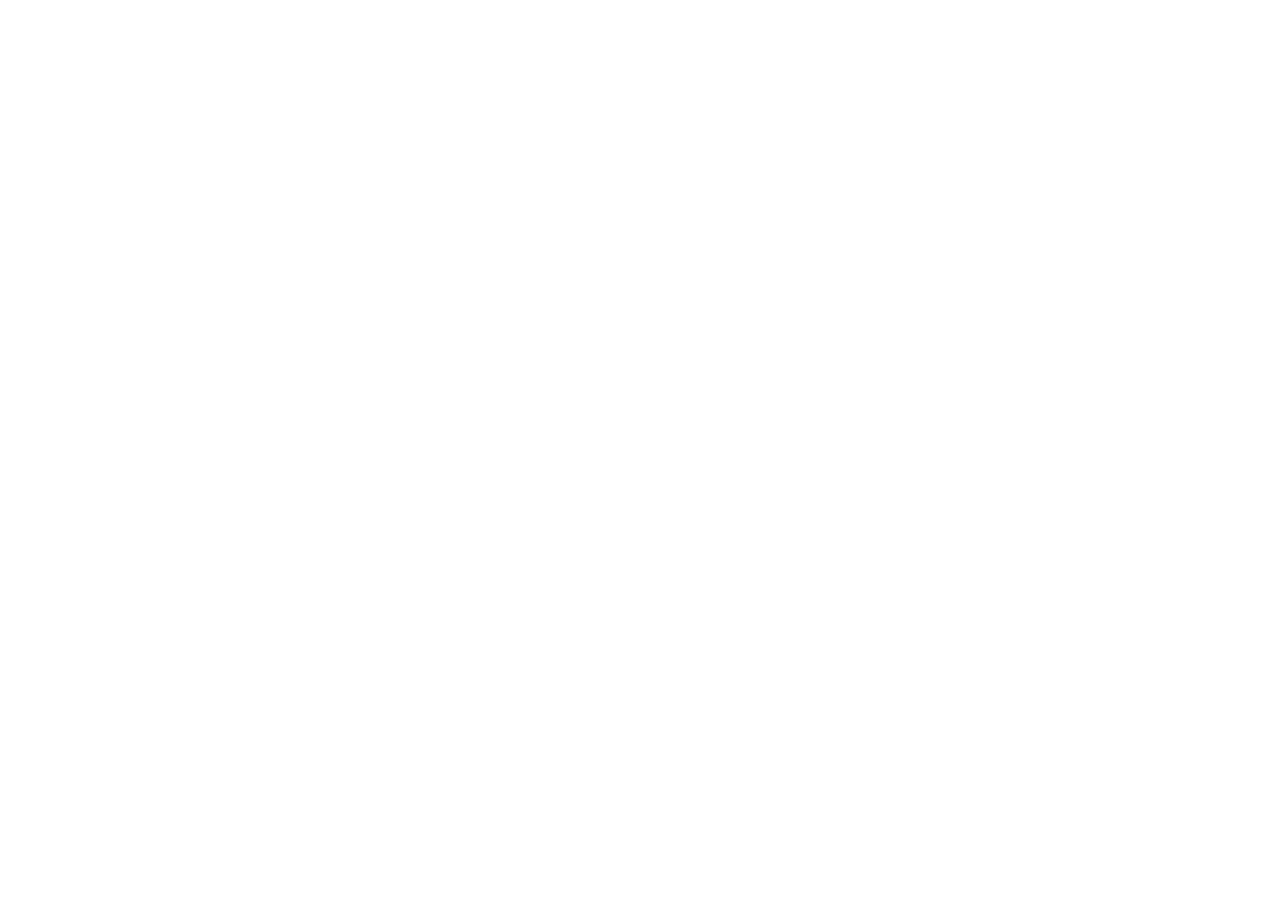
==== about.html @ afa0bbf5 "first commit: created home, about, courses, contact pages, update home style css" ====
<!DOCTYPE html>
<html lang="en">
<head>
    <meta charset="UTF-8">
    <meta name="viewport" content="width=device-width, initial-scale=1.0">
    <title>Document</title>
</head>
<body>
    
</body>
</html>
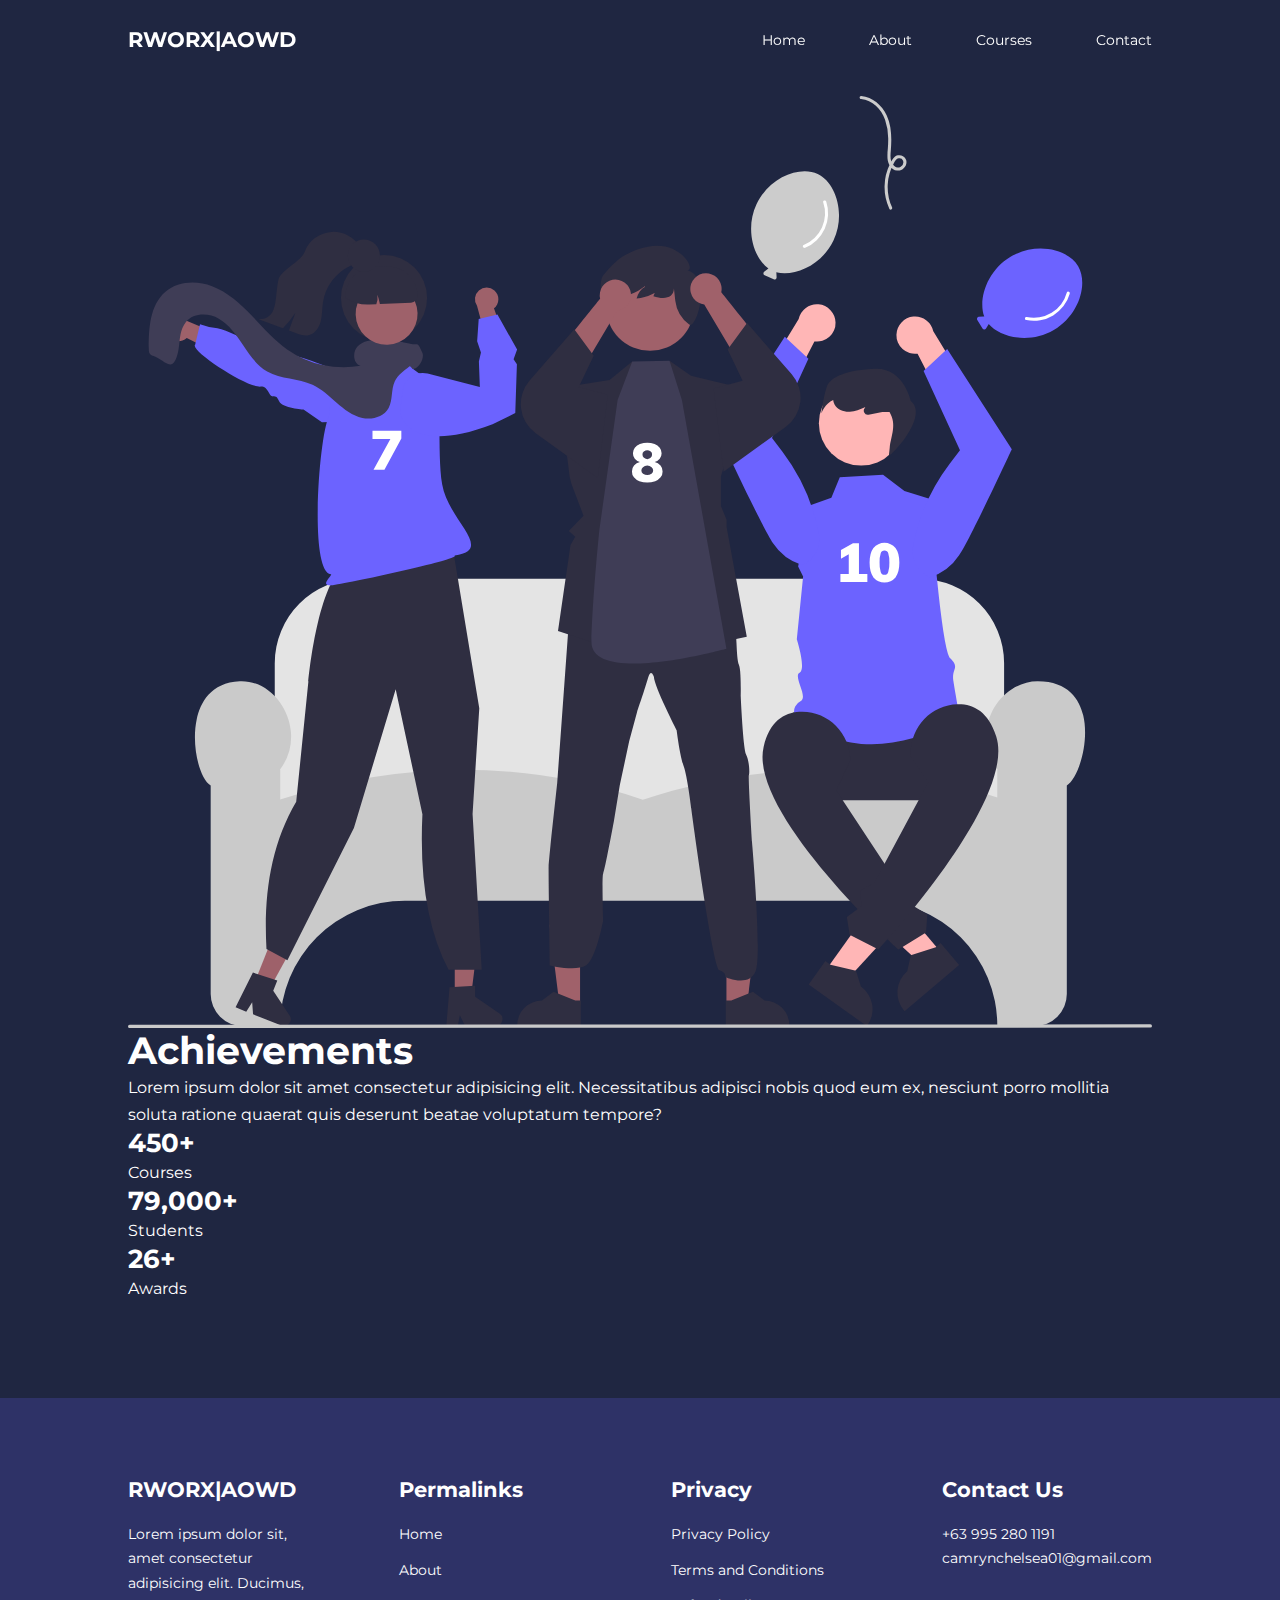
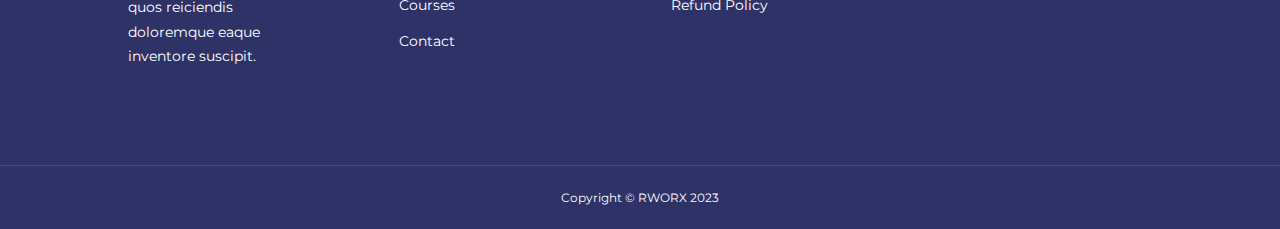
==== commit 3b75da9d: "home page completed/responsive , beginning update on about page" ====
--- a/about.html
+++ b/about.html
@@ -1,11 +1,131 @@
 <!DOCTYPE html>
 <html lang="en">
+
 <head>
     <meta charset="UTF-8">
     <meta name="viewport" content="width=device-width, initial-scale=1.0">
-    <title>Document</title>
+    <title>Responsive School Website via HTML CSS JS</title>
+    <!-- Styles, Icons, Fonts, Animations -->
+    <link rel="stylesheet" href="./css/style.css">
+    <link rel="stylesheet" href="./css/about.css">
+    <link rel="stylesheet" href="https://unicons.iconscout.com/release/v4.0.8/css/line.css">
+    <link rel="preconnect" href="https://fonts.googleapis.com">
+    <link rel="preconnect" href="https://fonts.gstatic.com" crossorigin>
+    <link href="https://fonts.googleapis.com/css2?family=Montserrat:wght@400;500;600;700;800;900&display=swap"
+        rel="stylesheet">
 </head>
+
 <body>
-    
+    <nav>
+        <div class="container nav__container">
+            <a href="">
+                <h4>RWORX|AOWD</h4>
+            </a>
+            <ul class="nav__menu">
+                <li><a href="index.html">Home</a></li>
+                <li><a href="about.html">About</a></li>
+                <li><a href="courses.html">Courses</a></li>
+                <li><a href="contact.html">Contact</a></li>
+            </ul>
+            <button id="open-menu-btn"><i class="uil uil-bars"></i></button>
+            <button id="close-menu-btn"><i class="uil uil-multiply"></i></i></button>
+        </div>
+    </nav>
+    <!-- end of navbar -->
+
+    <section class="about__achievements">
+        <div class="container about__achievements-container">
+
+            <div class="about__achievements-left">
+                <img src="./images/about achievements.svg" alt="about-image">
+            </div>
+
+            <div class="about__achievements-right">
+                <h1>Achievements</h1>
+                <p>Lorem ipsum dolor sit amet consectetur adipisicing elit. Necessitatibus adipisci nobis quod eum ex,
+                    nesciunt porro mollitia soluta ratione quaerat quis deserunt beatae voluptatum tempore?</p>
+                <div class="achievements__cards">
+
+                    <article class="achievement__card">
+                        <span class="achievement__icon">
+                            <i class="uil uil-video"></i>
+                        </span>
+                        <h3>450+</h3>
+                        <p>Courses</p>
+                    </article>
+
+                    <article class="achievement__card">
+                        <span class="achievement__icon">
+                            <i class="uil uil-users-alt"></i>
+                        </span>
+                        <h3>79,000+</h3>
+                        <p>Students</p>
+                    </article>
+
+                    <article class="achievement__card">
+                        <span class="achievement__icon">
+                            <i class="uil uil-trophy"></i>
+                        </span>
+                        <h3>26+</h3>
+                        <p>Awards</p>
+                    </article>
+
+                </div>
+            </div>
+        </div>
+    </section>
+
+    <footer>
+        <div class="container footer__container">
+            <div class="footer__1">
+                <a href="index.html" class="footer__logo">
+                    <h4>RWORX|AOWD</h4>
+                </a>
+                <p>Lorem ipsum dolor sit, amet consectetur adipisicing elit. Ducimus, quos reiciendis doloremque eaque
+                    inventore suscipit.</p>
+            </div>
+
+            <div class="footer__2">
+                <h4>Permalinks</h4>
+                <ul class="permalinks">
+                    <li><a href="index.html">Home</a></li>
+                    <li><a href="about.html">About</a></li>
+                    <li><a href="courses.html">Courses</a></li>
+                    <li><a href="contact.html">Contact</a></li>
+                </ul>
+            </div>
+
+            <div class="footer__3">
+                <h4>Privacy</h4>
+                <ul class="privacy">
+                    <li><a href="#">Privacy Policy</a></li>
+                    <li><a href="#">Terms and Conditions</a></li>
+                    <li><a href="#">Refund Policy</a></li>
+                </ul>
+            </div>
+
+            <div class="footer__4">
+                <h4>Contact Us</h4>
+                <div>
+                    <p>+63 995 280 1191</p>
+                    <p>camrynchelsea01@gmail.com</p>
+                </div>
+                <ul class="footer__socials">
+                    <li><a href=""><i class="uil uil-facebook-f"></i></a></li>
+                    <li><a href=""><i class="uil uil-instagram-alt"></i></a></li>
+                    <li><a href=""><i class="uil uil-twitter"></i></a></li>
+                    <li><a href=""><i class="uil uil-linkedin-alt"></i></a></li>
+                </ul>
+            </div>
+        </div>
+        <div class="footer__copyright">
+            <small>Copyright &copy; RWORX 2023</small>
+        </div>
+    </footer>
+    <!-- end of footer -->
+
+    <script src="main.js"></script>
+
 </body>
+
 </html>--- a/css/style.css
+++ b/css/style.css
@@ -0,0 +1,614 @@
+/* html {
+    scroll-behavior: smooth !important;
+} */
+
+* {
+    margin: 0;
+    padding: 0;
+    border: 0;
+    outline: 0;
+    text-decoration: none;
+    list-style: none;
+    box-sizing: border-box;
+}
+
+:root {
+    --color-primary: #6c63ff;
+    --color-success: #00bf8e;
+    --color-warning: #f7c94b;
+    --color-danger: #f75842;
+    --color-danger-variant: rgba(247, 88, 66, 0.4);
+    --color-white: #fff;
+    --color-light: rgba(255, 255 , 255, 0.7);
+    --color-black: #000;
+    --color-bg: #1f2641;
+    --color-bg1: #2e3267;
+    --color-bg2: #424890;
+
+    --container-width-lg: 80%;
+    --container-width-md: 90%;
+    --container-width-sm: 94%;
+
+    --transition: all 400ms ease;
+}
+
+body {
+    font-family: 'Montserrat', sans-serif;
+    line-height: 1.7;
+    color: var(--color-white);
+    background: var(--color-bg);
+}
+
+.container {
+    width: var(--container-width-lg);
+    margin: 0 auto;
+}
+
+section {
+    padding: 6rem 0;
+}
+
+section h2 {
+    text-align: center;
+    margin-bottom: 4rem;
+}
+
+h1, h2, h3, h4, h5 {
+    line-height: 1.2;
+}
+
+h1 {
+    font-size: 2.4rem;
+}
+
+h2 {
+    font-size: 2rem;
+}
+
+h3 {
+    font-size: 1.6rem;
+}
+
+h4 {
+    font-size: 1.3rem;
+}
+
+a {
+    color: var(--color-white);
+}
+
+img {
+    width: 100%;
+    display: block;
+    object-fit: cover;
+}
+
+.btn {
+    display: inline-block;
+    background: var(--color-white);
+    color: var(--color-black);
+    padding: 1rem 2rem;
+    border: 1px solid transparent;
+    font-weight: 500;
+    transition: var(--transition);
+    margin-top: 1.5rem;
+}
+
+.btn:hover {
+    background: transparent;
+    color: var(--color-white);
+    border-color: var(--color-white);
+}
+
+.btn-primary {
+    background: var(--color-danger);
+    color: var(--color-white);
+}
+
+/* NavBar */
+
+nav {
+    background: transparent;
+    width: 100vw;
+    height: 5rem;
+    position: fixed;
+    top: 0;
+    z-index: 11;
+}
+
+.window-scroll {
+    background: var(--color-primary);
+    box-shadow: 0 1rem 2rem rgba(0, 0, 0, 0.2);
+}
+
+.nav__container {
+    height: 100%;
+    display: flex;
+    justify-content: space-between;
+    align-items: center;
+}
+
+nav button {
+    display: none;
+}
+
+.nav__menu {
+    display: flex;
+    align-items: center;
+    gap: 4rem;
+}
+
+.nav__menu a {
+    font-size: 0.9rem;
+    transition: var(--transition);
+}
+
+.nav__menu a:hover {
+    color: var(--color-bg2);
+}
+
+/* Header */
+header {
+    position: relative;
+    top: 5rem;
+    overflow: hidden;
+    height: 70vh;
+    margin-bottom: 5rem;
+}
+
+.header__container {
+    display: grid;
+    grid-template-columns: 1fr 1fr;
+    align-items: center;
+    gap: 5rem;
+    height: 100%;
+}
+
+.header__left p {
+    margin: 1rem 0 2.4rem;
+}
+
+/* Categories */
+.categories {
+    background: var(--color-bg1);
+    height: 32rem;
+}
+
+.categories h1 {
+    line-height: 1;
+    margin-bottom: 3rem;
+}
+
+.categories__container {
+    display: grid;
+    grid-template-columns: 40% 60%;
+    gap: 4rem;
+}
+
+.categories__left p {
+    margin: 1rem 0 3rem;
+}
+
+.categories__right {
+    display: grid;
+    grid-template-columns: repeat(3, 1fr);
+    gap: 1.2rem;
+}
+
+.category {
+    background: var(--color-bg2);
+    padding: 2rem;
+    border-radius: 2rem;
+    transition: var(--transition);
+}
+
+.category:hover {
+    box-shadow: 0 3rem 3rem rgba(0, 0, 0, 0.3);
+    z-index: 1;
+}
+
+.category:nth-child(2) .category__icon {
+    background: var(--color-danger);
+}
+
+.category:nth-child(3) .category__icon {
+    background: var(--color-success);
+}
+
+.category:nth-child(4) .category__icon {
+    background: var(--color-warning);
+}
+
+.category:nth-child(5) .category__icon {
+    background: var(--color-success);
+}
+
+.category:nth-child(6) .category__icon {
+    background: var(--color-primary);
+}
+
+
+
+.category__icon {
+    background: var(--color-primary);
+    padding: 0.7rem;
+    border-radius: 0.9rem;
+}
+
+.category h5 {
+    margin: 2rem 0 1rem;
+}
+
+.category p {
+    font-size: 0.85rem;
+}
+
+/* Popular Courses */
+.courses {
+    margin-top: 10rem;
+}
+
+.courses__container {
+    display: grid;
+    grid-template-columns: repeat(3, 1fr);
+    gap: 2rem;
+}
+
+.course {
+    background: var(--color-bg1);
+    text-align: center;
+    border: 1px solid transparent;
+    transition: var(--transition);
+}
+
+.course:hover {
+    background: transparent;
+    border-color: var(--color-primary);
+}
+
+
+
+.course__info {
+    padding: 2rem;
+}
+
+.course__info p{
+    margin: 1.2rem 0 2rem;
+    font-size: 0.9rem;
+}
+
+/* FAQs */
+.faqs {
+    background: var(--color-bg1);
+    box-shadow: inset 0 0 3rem rgba(0, 0, 0, 0.5);
+}
+
+.faqs__container {
+    display: grid;
+    grid-template-columns: 1fr 1fr;
+    gap: 1rem;
+}
+
+.faq {
+    padding: 2rem;
+    display: flex;
+    align-items: center;
+    gap: 1.4rem;
+    height: fit-content;
+    background: var(--color-primary);
+    cursor: pointer;
+}
+
+.faq h4 {
+    font-size: 1rem;
+    line-height: 2.2;
+}
+
+.faq__icon {
+    align-self: flex-start;
+    font-size: 1.2rem;
+}
+
+.faq p {
+    margin-top: 0.8rem;
+    display: none;
+}
+
+.faq.open p {
+    display: block;
+}
+
+/* Testimonials */
+.testimonials__container {
+    overflow-x: hidden;
+    position: relative;
+    margin-bottom: 5rem;
+}
+
+.testimonial {
+    padding-top: 2rem;
+}
+
+.avatar {
+    width: 6rem;
+    height: 6rem;
+    border-radius: 50%;
+    overflow: hidden;
+    margin: 0 auto 1rem;
+    border: 1rem solid var(--color-bg1);
+}
+
+.testimonial__info {
+    text-align: center;
+}
+
+.testimonial__body {
+    background: var(--color-primary);
+    padding: 2rem;
+    margin-top: 3rem;
+    position: relative;
+}
+
+.testimonial__body::before {
+    content: "";
+    display: block;
+    background: linear-gradient(
+        135deg,
+        transparent,
+        var(--color-primary),
+        var(--color-primary),
+        var(--color-primary)
+    );
+    width: 3rem;
+    height: 3rem;
+    position: absolute;
+    left: 50%;
+    top: -1.5rem;
+    transform: rotate(45deg);
+}
+
+/* Footer */
+footer {
+    background: var(--color-bg1);
+    padding-top: 5rem;
+    font-size: 0.9rem;
+}
+
+.footer__container {
+    display: grid;
+    grid-template-columns: repeat(4, 1fr);
+    gap: 5rem;
+}
+
+.footer__container > div h4 {
+    margin-bottom: 1.2rem;
+}
+
+.footer__1 p {
+    margin: 0 0 2rem;
+}
+
+footer ul li {
+    margin-bottom: 0.7rem;
+}
+
+footer ul li a:hover {
+    text-decoration: underline;
+}
+
+.footer__socials {
+    display: flex;
+    gap: 1rem;
+    font-size: 1.2rem;
+    margin-top: 2rem;
+}
+
+.footer__copyright {
+    text-align: center;
+    margin-top: 4rem;
+    padding: 1.2rem 0;
+    border-top: 1px solid var(--color-bg2);
+}
+
+/* Responsive Tablets */
+@media screen and (max-width: 1024px) {
+    .container {
+        width: var(--container-width-md);
+    }
+
+    h1 {
+        font-size: 2.2rem;
+    }
+    h2 {
+        font-size: 1.7rem;
+    }
+    h3 {
+        font-size: 1.4rem;
+    }
+    h4 {
+        font-size: 1.2rem;
+    }
+
+    /* navbar */
+    nav button {
+        display: inline-block;
+        background: transparent;
+        font-size: 1.8rem;
+        color: var(--color-white);
+        cursor: pointer;
+    }
+
+    nav button#close-menu-btn {
+        display: none;
+    }
+
+    .nav__menu {
+        position: fixed;
+        top: 5rem;
+        right: 5%;
+        height: fit-content;
+        width: 18rem;
+        flex-direction: column;
+        gap: 0;
+        display: none;
+    }
+
+    .nav__menu li {
+        width: 100%;
+        height: 5.8rem;
+        animation: animateNavItems 400ms linear forwards;
+        transform-origin: top right;
+        opacity: 0;
+    }
+
+    .nav__menu li:nth-child(2) {
+        animation-delay: 200ms;
+    }
+    .nav__menu li:nth-child(3) {
+        animation-delay: 400ms;
+    }
+    .nav__menu li:nth-child(4) {
+        animation-delay: 600ms;
+    }
+
+    @keyframes animateNavItems {
+        0% {
+            transform: rotateZ(-90deg) rotateX(90deg) scale(0.1);
+        }
+
+        100% {
+            transform: rotateZ(0deg) rotateX(0) scale(1);
+            opacity: 1;
+        }
+    }
+
+    .nav__menu li a {
+        background: var(--color-primary);
+        box-shadow: -4rem 6rem 10rem rgba(0, 0, 0, 0.6);
+        width: 100%;
+        height: 100%;
+        display: grid;
+        place-items: center;
+    }
+
+    .nav__menu li a:hover {
+        background: var(--color-bg2);
+        color: var(--color-white);
+    }
+
+    /* header */
+    header {
+        height: 52vh;
+        margin-bottom: 4rem;
+    }
+
+    .header__container {
+        gap: 0;
+        padding-bottom: 3rem;
+    }
+
+    /* categories */
+    .categories {
+        height: auto;
+    }
+
+    .categories__container {
+        grid-template-columns: 1fr;
+        gap: 3rem;
+    }
+
+    .categories__left {
+        margin-right: 0;
+    }
+
+    /* popular courses */
+    .courses {
+        margin-top: 0;
+    }
+
+    .courses__container {
+        grid-template-columns: 1fr 1fr;
+    }
+
+    /* faqs */
+    .faqs__container {
+        grid-template-columns: 1fr;
+    }
+
+    .faq {
+        padding: 1.5rem;
+    }
+
+    /* footer */
+    .footer__container {
+        grid-template-columns: 1fr 1fr;
+    }
+}
+
+/* Responsive Phones */
+@media screen and (max-width: 600px) {
+    .container {
+        width: var(--container-width-sm);
+    }
+
+    /* navbar */
+    .nav__menu {
+        right: 3%;
+    }
+
+    /* header */
+    header {
+        height: 100vh;
+    }
+
+    .header__container {
+        grid-template-columns: 1fr;
+        text-align: center;
+        margin-top: 0;
+    }
+
+    .header__left p {
+        margin-bottom: 1.3rem;
+    }
+
+    /* categories */
+    .categories__right {
+        grid-template-columns: 1fr 1fr;
+        gap: 0.7rem;
+    }
+
+    .category {
+        padding: 1rem;
+        border-radius: 1rem;
+    }
+
+    .category__icon {
+        margin-top: 4px;
+        display: inline-block;
+    }
+
+    /* courses */
+    .courses__container {
+        grid-template-columns: 1fr;
+    }
+
+    /* testimonials */
+    .testimonial__body {
+        padding: 1.2rem;
+    }
+
+    /* footer */
+    .footer__container {
+        grid-template-columns: 1fr;
+        text-align: center;
+        gap: 2rem;
+    }
+
+    .footer__1 p {
+        margin: 1rem auto;
+    }
+
+    .footer__socials {
+        justify-content: center;
+    }
+}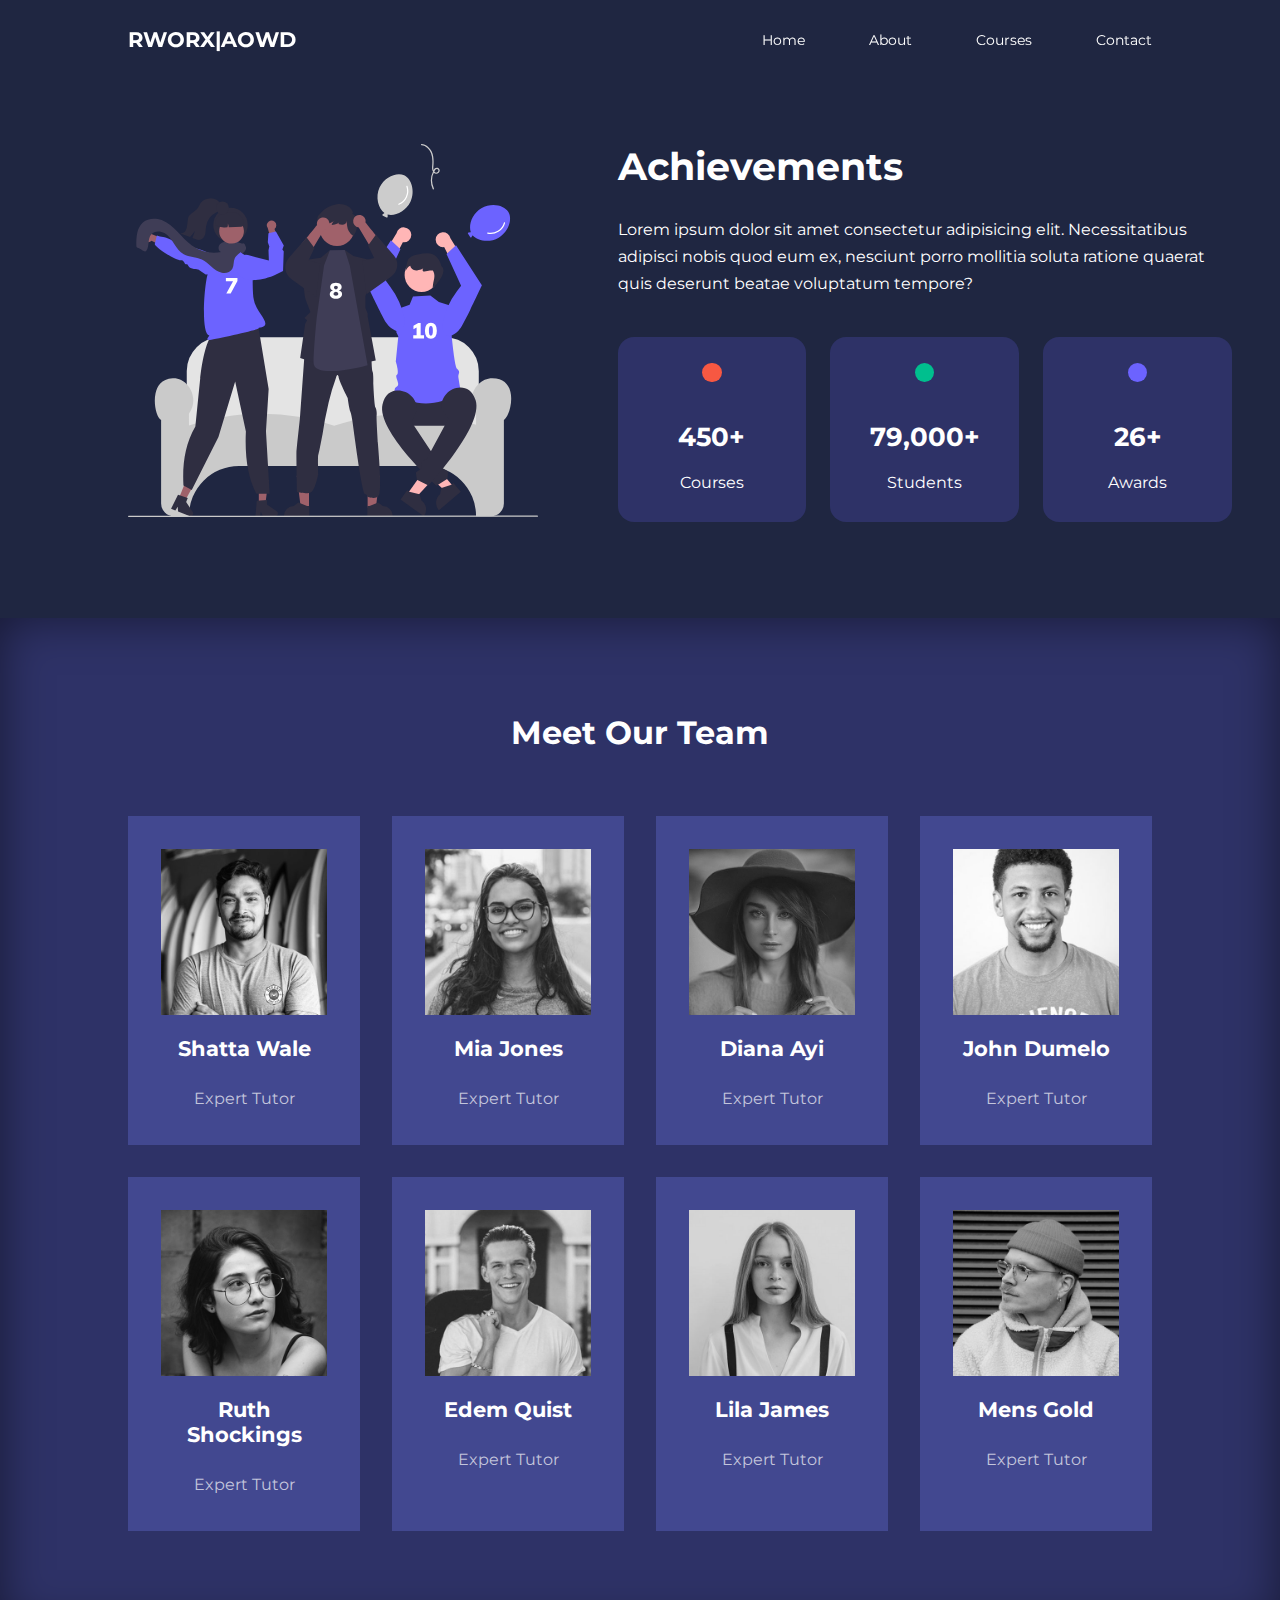
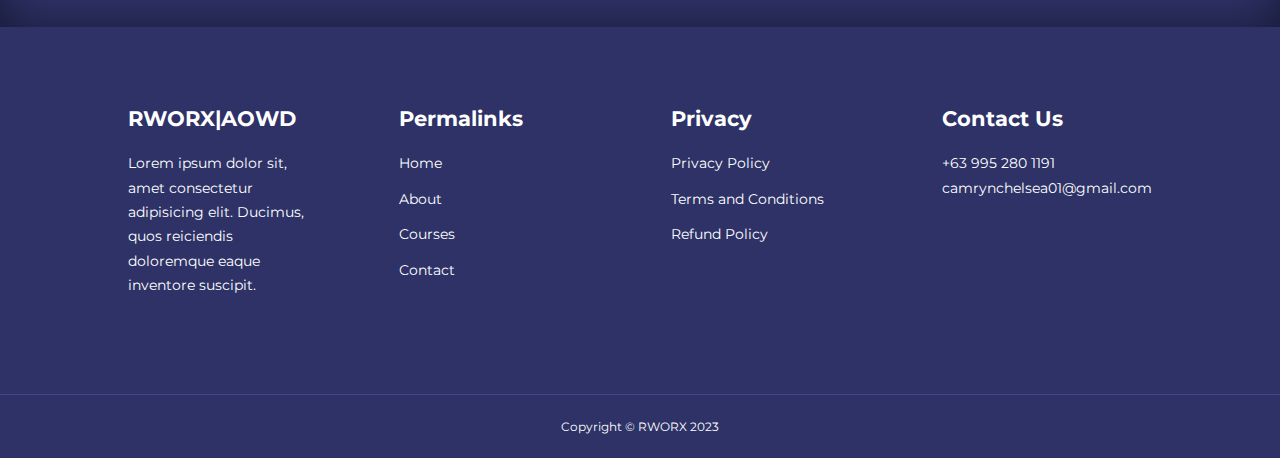
==== commit 5a05c060: "completed about page, completed courses page" ====
--- a/about.html
+++ b/about.html
@@ -74,6 +74,134 @@
             </div>
         </div>
     </section>
+    <!-- end of achievements -->
+
+    <section class="team">
+        <h2>Meet Our Team</h2>
+        <div class="container team__container">
+
+            <article class="team__member">
+                <div class="team__member-image">
+                    <img src="./images/tm1.jpg" alt="member-01">
+                </div>
+                <div class="team__member-info">
+                    <h4>Shatta Wale</h4>
+                    <p>Expert Tutor</p>
+                </div>
+                <div class="team__member-socials">
+                    <a href="https://instagram.com"  target="_blank"><i class="uil uil-instagram"></i></a>
+                    <a href="https://twitter.com"  target="_blank"><i class="uil uil-twitter-alt"></i></a>
+                    <a href="https://linkedin.com"  target="_blank"><i class="uil uil-linkedin-alt"></i></a>
+                </div>
+            </article>
+
+            <article class="team__member">
+                <div class="team__member-image">
+                    <img src="./images/tm2.jpg" alt="member-01">
+                </div>
+                <div class="team__member-info">
+                    <h4>Mia Jones</h4>
+                    <p>Expert Tutor</p>
+                </div>
+                <div class="team__member-socials">
+                    <a href="https://instagram.com"  target="_blank"><i class="uil uil-instagram"></i></a>
+                    <a href="https://twitter.com"  target="_blank"><i class="uil uil-twitter-alt"></i></a>
+                    <a href="https://linkedin.com"  target="_blank"><i class="uil uil-linkedin-alt"></i></a>
+                </div>
+            </article>
+
+            <article class="team__member">
+                <div class="team__member-image">
+                    <img src="./images/tm3.jpg" alt="member-01">
+                </div>
+                <div class="team__member-info">
+                    <h4>Diana Ayi</h4>
+                    <p>Expert Tutor</p>
+                </div>
+                <div class="team__member-socials">
+                    <a href="https://instagram.com"  target="_blank"><i class="uil uil-instagram"></i></a>
+                    <a href="https://twitter.com"  target="_blank"><i class="uil uil-twitter-alt"></i></a>
+                    <a href="https://linkedin.com"  target="_blank"><i class="uil uil-linkedin-alt"></i></a>
+                </div>
+            </article>
+
+            <article class="team__member">
+                <div class="team__member-image">
+                    <img src="./images/tm4.jpg" alt="member-01">
+                </div>
+                <div class="team__member-info">
+                    <h4>John Dumelo</h4>
+                    <p>Expert Tutor</p>
+                </div>
+                <div class="team__member-socials">
+                    <a href="https://instagram.com"  target="_blank"><i class="uil uil-instagram"></i></a>
+                    <a href="https://twitter.com"  target="_blank"><i class="uil uil-twitter-alt"></i></a>
+                    <a href="https://linkedin.com"  target="_blank"><i class="uil uil-linkedin-alt"></i></a>
+                </div>
+            </article>
+
+            <article class="team__member">
+                <div class="team__member-image">
+                    <img src="./images/tm5.jpg" alt="member-01">
+                </div>
+                <div class="team__member-info">
+                    <h4>Ruth Shockings</h4>
+                    <p>Expert Tutor</p>
+                </div>
+                <div class="team__member-socials">
+                    <a href="https://instagram.com"  target="_blank"><i class="uil uil-instagram"></i></a>
+                    <a href="https://twitter.com"  target="_blank"><i class="uil uil-twitter-alt"></i></a>
+                    <a href="https://linkedin.com"  target="_blank"><i class="uil uil-linkedin-alt"></i></a>
+                </div>
+            </article>
+
+            <article class="team__member">
+                <div class="team__member-image">
+                    <img src="./images/tm6.jpg" alt="member-01">
+                </div>
+                <div class="team__member-info">
+                    <h4>Edem Quist</h4>
+                    <p>Expert Tutor</p>
+                </div>
+                <div class="team__member-socials">
+                    <a href="https://instagram.com"  target="_blank"><i class="uil uil-instagram"></i></a>
+                    <a href="https://twitter.com"  target="_blank"><i class="uil uil-twitter-alt"></i></a>
+                    <a href="https://linkedin.com"  target="_blank"><i class="uil uil-linkedin-alt"></i></a>
+                </div>
+            </article>
+
+            <article class="team__member">
+                <div class="team__member-image">
+                    <img src="./images/tm7.jpg" alt="member-01">
+                </div>
+                <div class="team__member-info">
+                    <h4>Lila James</h4>
+                    <p>Expert Tutor</p>
+                </div>
+                <div class="team__member-socials">
+                    <a href="https://instagram.com"  target="_blank"><i class="uil uil-instagram"></i></a>
+                    <a href="https://twitter.com"  target="_blank"><i class="uil uil-twitter-alt"></i></a>
+                    <a href="https://linkedin.com"  target="_blank"><i class="uil uil-linkedin-alt"></i></a>
+                </div>
+            </article>
+
+            <article class="team__member">
+                <div class="team__member-image">
+                    <img src="./images/tm8.jpg" alt="member-01">
+                </div>
+                <div class="team__member-info">
+                    <h4>Mens Gold</h4>
+                    <p>Expert Tutor</p>
+                </div>
+                <div class="team__member-socials">
+                    <a href="https://instagram.com"  target="_blank"><i class="uil uil-instagram"></i></a>
+                    <a href="https://twitter.com"  target="_blank"><i class="uil uil-twitter-alt"></i></a>
+                    <a href="https://linkedin.com"  target="_blank"><i class="uil uil-linkedin-alt"></i></a>
+                </div>
+            </article>
+        </div>
+    </section>
+    <!-- end of members -->
 
     <footer>
         <div class="container footer__container">
--- a/css/about.css
+++ b/css/about.css
@@ -0,0 +1,169 @@
+/* Achievements */
+ .about__achievements {
+    margin-top: 3rem;
+ }
+
+ .about__achievements-container {
+    display: grid;
+    grid-template-columns: 40% 60%;
+    gap: 5rem;
+ }
+
+ .about__achievements-right > p {
+    margin: 1.6rem 0 2.5rem;
+ }
+
+ .achievements__cards {
+    display: grid;
+    grid-template-columns: repeat(3, 1fr);
+    gap: 1.5rem;
+ }
+
+ .achievement__card {
+    background-color: var(--color-bg1);
+    padding: 1.6rem;
+    border-radius: 1rem;    
+    text-align: center;
+    transition: var(--transition);
+ }
+
+ .achievement__card:hover {
+    background-color: var(--color-bg2);
+    box-shadow: 0 3rem 3rem rgba(0, 0, 0, 0.3);
+ }
+
+ .achievement__card:nth-child(2) .achievement__icon {
+    background: var(--color-success);
+ }
+
+ .achievement__card:nth-child(3) .achievement__icon {
+    background: var(--color-primary);
+ }
+
+ .achievement__card p {
+    margin-top: 1rem;
+ }
+
+ .achievement__icon {
+    background: var(--color-danger);
+    padding: 0.6rem;
+    border-radius: 1rem;
+    display: inline-block;
+    margin-bottom: 2rem;
+    font-size: 2rem;
+ }
+
+ /* Team */
+ .team {
+   background: var(--color-bg1);
+   box-shadow: inset 0 0 3rem rgba(0, 0, 0, 0.5)
+ }
+
+ .team__container {
+   display: grid;
+   grid-template-columns: repeat(4,1fr);
+   gap: 2rem;
+ }
+
+ .team__member {
+   background: var(--color-bg2);
+   padding: 2rem;
+   border: 1px solid transparent;
+   position: relative;
+   overflow: hidden;
+ }
+
+ .team__member:hover {
+   background: transparent;
+   border-color: var(--color-primary);
+ }
+
+ .team__member-image img {
+   filter: saturate(0);
+   transition: var(--transition);
+ }
+
+ .team__member:hover img {
+   filter: saturate(1);
+ }
+
+ .team__member-info * {
+   text-align: center;
+   margin-top: 1.4rem;
+ }
+
+ .team__member-info p {
+   color: var(--color-light);
+ }
+ 
+ .team__member-socials {
+   position: absolute;
+   top: 50%;
+   transform: translateY(-50%);
+   right: -100%;
+   display: flex;
+   flex-direction: column;
+   background: var(--color-primary);
+   border-radius: 1rem 0 0 1rem;
+   box-shadow: -2rem 0 2rem rgba(0, 0, 0, 0.3);
+   transition: var(--transition);
+ }
+
+ .team__member:hover .team__member-socials {
+   right: 0;
+ }
+
+ .team__member-socials a {
+   padding: 1rem;
+ }
+
+ /* Responsive | Tablets */
+ @media screen and (max-width: 1024px) {
+   /* achievements */
+   .about__achievements {
+      margin-top: 2rem;
+   }
+
+   .about__achievements-container {
+      grid-template-columns: 1fr;
+      gap: 4rem;
+   }
+
+   .about__achievements-left {
+      width: 80%;
+      margin: 0 auto;
+   }
+
+   /* team members */
+   .team__container {
+      grid-template-columns: repeat(3, 1fr);
+      gap: 1.5rem;
+   }
+
+   .team__member {
+      padding: 1rem;
+   }
+ }
+
+  /* Responsive | Mobile */
+  @media screen and (max-width: 600px) {
+   /* achievements */
+   .achievements__cards {
+      grid-template-columns: 1fr 1fr;
+      gap: 0.7rem;
+   }
+
+   /* team members */
+   .team__container {
+      grid-template-columns: 1fr 1fr;
+      gap: 0.7rem;
+   }
+
+   .team__member {
+      padding: 0;
+   }
+
+   .team__member p {
+      margin-bottom: 1.5rem;
+   }
+  }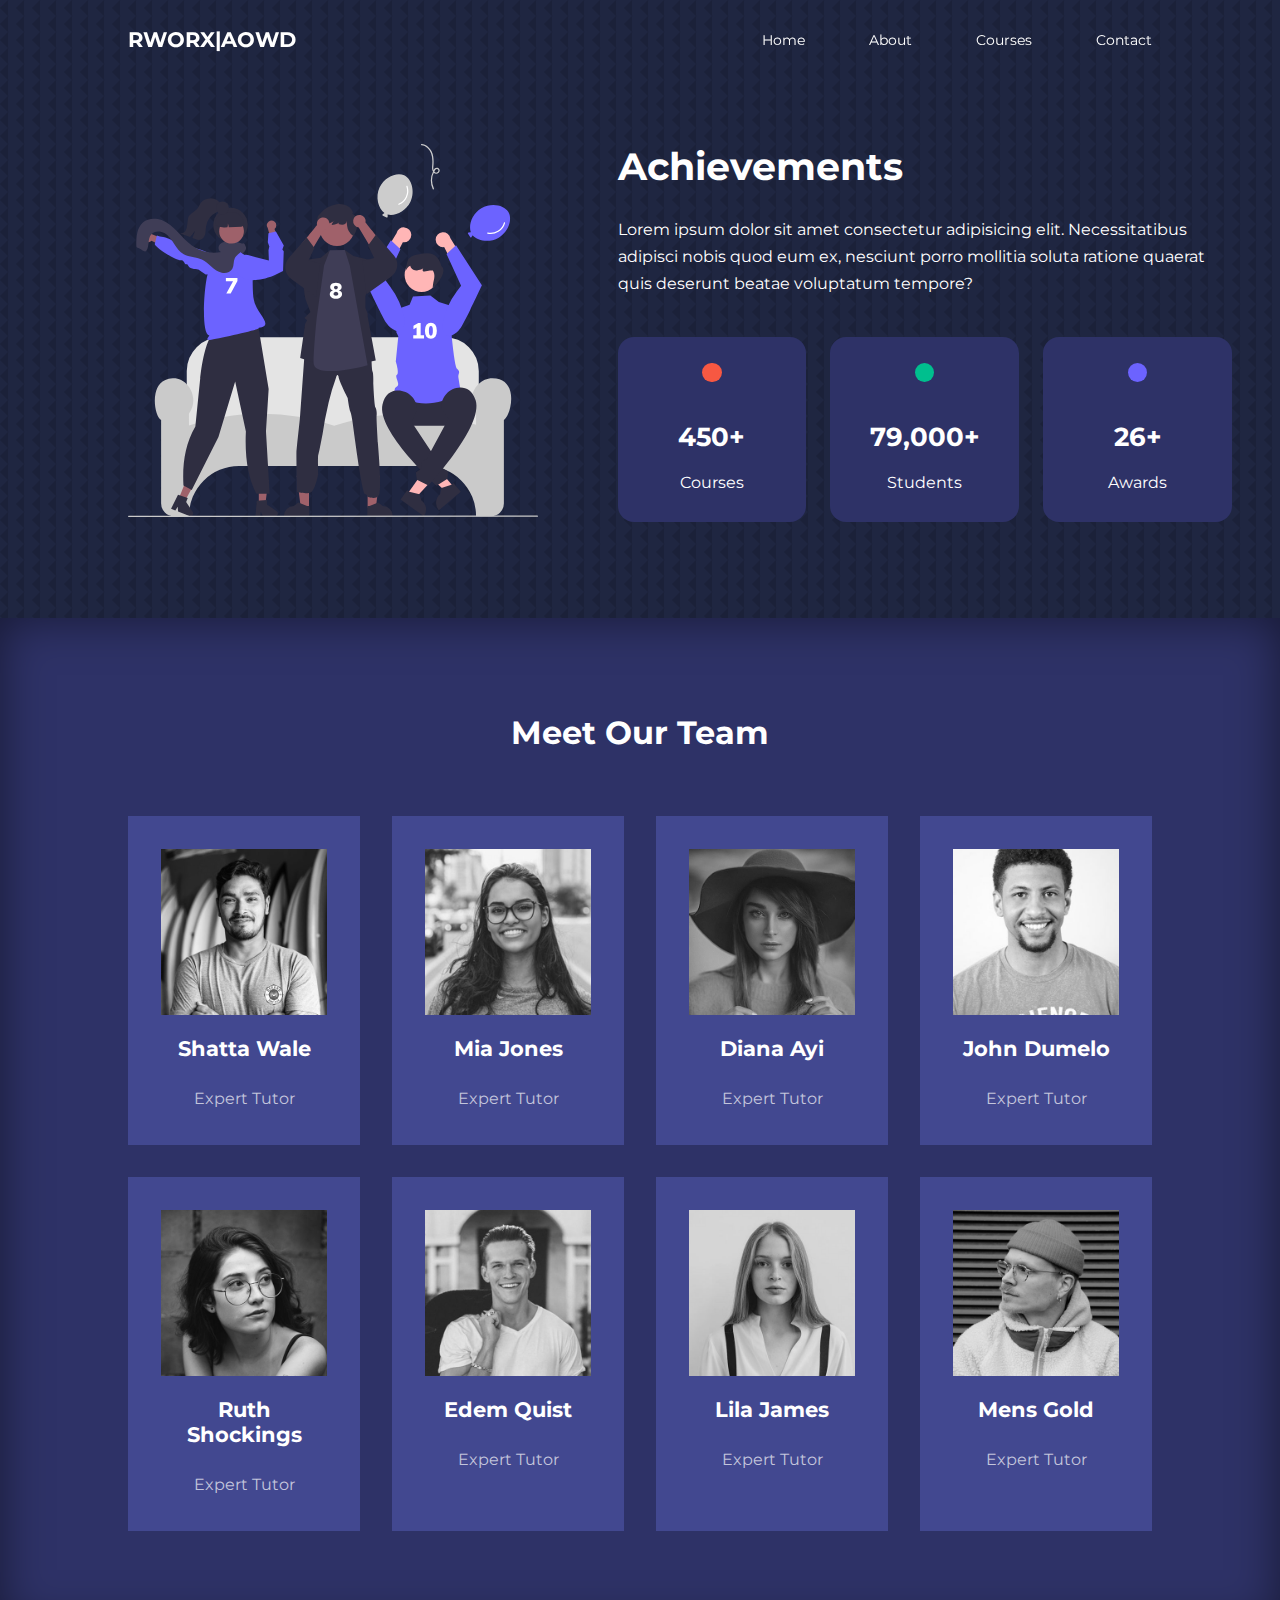
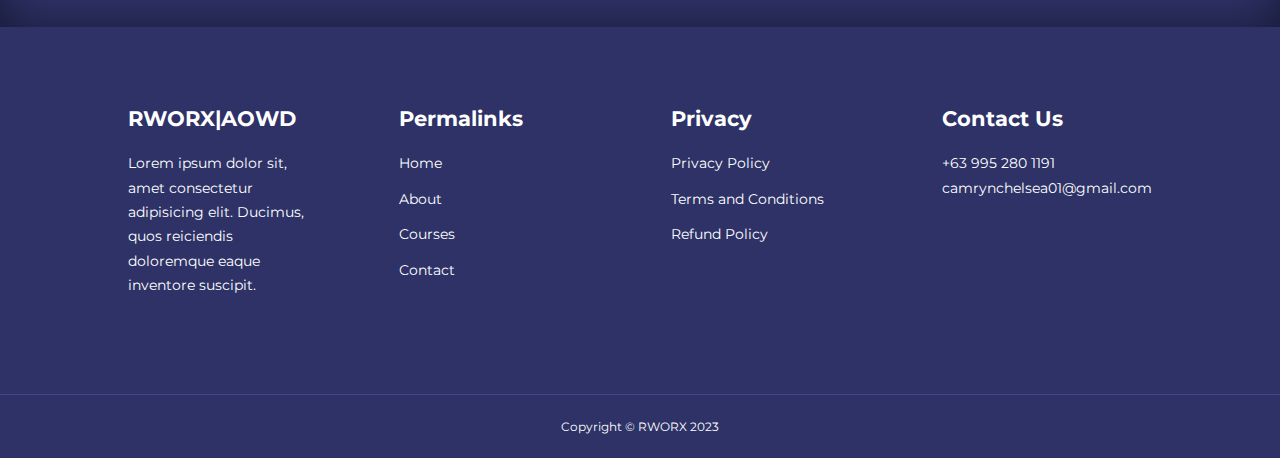
==== commit 4e2779da: "contact page completed, project completed" ====
--- a/about.html
+++ b/about.html
@@ -13,6 +13,11 @@
     <link rel="preconnect" href="https://fonts.gstatic.com" crossorigin>
     <link href="https://fonts.googleapis.com/css2?family=Montserrat:wght@400;500;600;700;800;900&display=swap"
         rel="stylesheet">
+    <style>
+        body {
+            background-image: url("./images/bg-texture.png");
+        }
+    </style>
 </head>
 
 <body>
@@ -89,9 +94,9 @@
                     <p>Expert Tutor</p>
                 </div>
                 <div class="team__member-socials">
-                    <a href="https://instagram.com"  target="_blank"><i class="uil uil-instagram"></i></a>
-                    <a href="https://twitter.com"  target="_blank"><i class="uil uil-twitter-alt"></i></a>
-                    <a href="https://linkedin.com"  target="_blank"><i class="uil uil-linkedin-alt"></i></a>
+                    <a href="https://instagram.com" target="_blank"><i class="uil uil-instagram"></i></a>
+                    <a href="https://twitter.com" target="_blank"><i class="uil uil-twitter-alt"></i></a>
+                    <a href="https://linkedin.com" target="_blank"><i class="uil uil-linkedin-alt"></i></a>
                 </div>
             </article>
 
@@ -104,9 +109,9 @@
                     <p>Expert Tutor</p>
                 </div>
                 <div class="team__member-socials">
-                    <a href="https://instagram.com"  target="_blank"><i class="uil uil-instagram"></i></a>
-                    <a href="https://twitter.com"  target="_blank"><i class="uil uil-twitter-alt"></i></a>
-                    <a href="https://linkedin.com"  target="_blank"><i class="uil uil-linkedin-alt"></i></a>
+                    <a href="https://instagram.com" target="_blank"><i class="uil uil-instagram"></i></a>
+                    <a href="https://twitter.com" target="_blank"><i class="uil uil-twitter-alt"></i></a>
+                    <a href="https://linkedin.com" target="_blank"><i class="uil uil-linkedin-alt"></i></a>
                 </div>
             </article>
 
@@ -119,9 +124,9 @@
                     <p>Expert Tutor</p>
                 </div>
                 <div class="team__member-socials">
-                    <a href="https://instagram.com"  target="_blank"><i class="uil uil-instagram"></i></a>
-                    <a href="https://twitter.com"  target="_blank"><i class="uil uil-twitter-alt"></i></a>
-                    <a href="https://linkedin.com"  target="_blank"><i class="uil uil-linkedin-alt"></i></a>
+                    <a href="https://instagram.com" target="_blank"><i class="uil uil-instagram"></i></a>
+                    <a href="https://twitter.com" target="_blank"><i class="uil uil-twitter-alt"></i></a>
+                    <a href="https://linkedin.com" target="_blank"><i class="uil uil-linkedin-alt"></i></a>
                 </div>
             </article>
 
@@ -134,9 +139,9 @@
                     <p>Expert Tutor</p>
                 </div>
                 <div class="team__member-socials">
-                    <a href="https://instagram.com"  target="_blank"><i class="uil uil-instagram"></i></a>
-                    <a href="https://twitter.com"  target="_blank"><i class="uil uil-twitter-alt"></i></a>
-                    <a href="https://linkedin.com"  target="_blank"><i class="uil uil-linkedin-alt"></i></a>
+                    <a href="https://instagram.com" target="_blank"><i class="uil uil-instagram"></i></a>
+                    <a href="https://twitter.com" target="_blank"><i class="uil uil-twitter-alt"></i></a>
+                    <a href="https://linkedin.com" target="_blank"><i class="uil uil-linkedin-alt"></i></a>
                 </div>
             </article>
 
@@ -149,9 +154,9 @@
                     <p>Expert Tutor</p>
                 </div>
                 <div class="team__member-socials">
-                    <a href="https://instagram.com"  target="_blank"><i class="uil uil-instagram"></i></a>
-                    <a href="https://twitter.com"  target="_blank"><i class="uil uil-twitter-alt"></i></a>
-                    <a href="https://linkedin.com"  target="_blank"><i class="uil uil-linkedin-alt"></i></a>
+                    <a href="https://instagram.com" target="_blank"><i class="uil uil-instagram"></i></a>
+                    <a href="https://twitter.com" target="_blank"><i class="uil uil-twitter-alt"></i></a>
+                    <a href="https://linkedin.com" target="_blank"><i class="uil uil-linkedin-alt"></i></a>
                 </div>
             </article>
 
@@ -164,9 +169,9 @@
                     <p>Expert Tutor</p>
                 </div>
                 <div class="team__member-socials">
-                    <a href="https://instagram.com"  target="_blank"><i class="uil uil-instagram"></i></a>
-                    <a href="https://twitter.com"  target="_blank"><i class="uil uil-twitter-alt"></i></a>
-                    <a href="https://linkedin.com"  target="_blank"><i class="uil uil-linkedin-alt"></i></a>
+                    <a href="https://instagram.com" target="_blank"><i class="uil uil-instagram"></i></a>
+                    <a href="https://twitter.com" target="_blank"><i class="uil uil-twitter-alt"></i></a>
+                    <a href="https://linkedin.com" target="_blank"><i class="uil uil-linkedin-alt"></i></a>
                 </div>
             </article>
 
@@ -179,9 +184,9 @@
                     <p>Expert Tutor</p>
                 </div>
                 <div class="team__member-socials">
-                    <a href="https://instagram.com"  target="_blank"><i class="uil uil-instagram"></i></a>
-                    <a href="https://twitter.com"  target="_blank"><i class="uil uil-twitter-alt"></i></a>
-                    <a href="https://linkedin.com"  target="_blank"><i class="uil uil-linkedin-alt"></i></a>
+                    <a href="https://instagram.com" target="_blank"><i class="uil uil-instagram"></i></a>
+                    <a href="https://twitter.com" target="_blank"><i class="uil uil-twitter-alt"></i></a>
+                    <a href="https://linkedin.com" target="_blank"><i class="uil uil-linkedin-alt"></i></a>
                 </div>
             </article>
 
@@ -194,9 +199,9 @@
                     <p>Expert Tutor</p>
                 </div>
                 <div class="team__member-socials">
-                    <a href="https://instagram.com"  target="_blank"><i class="uil uil-instagram"></i></a>
-                    <a href="https://twitter.com"  target="_blank"><i class="uil uil-twitter-alt"></i></a>
-                    <a href="https://linkedin.com"  target="_blank"><i class="uil uil-linkedin-alt"></i></a>
+                    <a href="https://instagram.com" target="_blank"><i class="uil uil-instagram"></i></a>
+                    <a href="https://twitter.com" target="_blank"><i class="uil uil-twitter-alt"></i></a>
+                    <a href="https://linkedin.com" target="_blank"><i class="uil uil-linkedin-alt"></i></a>
                 </div>
             </article>
         </div>
